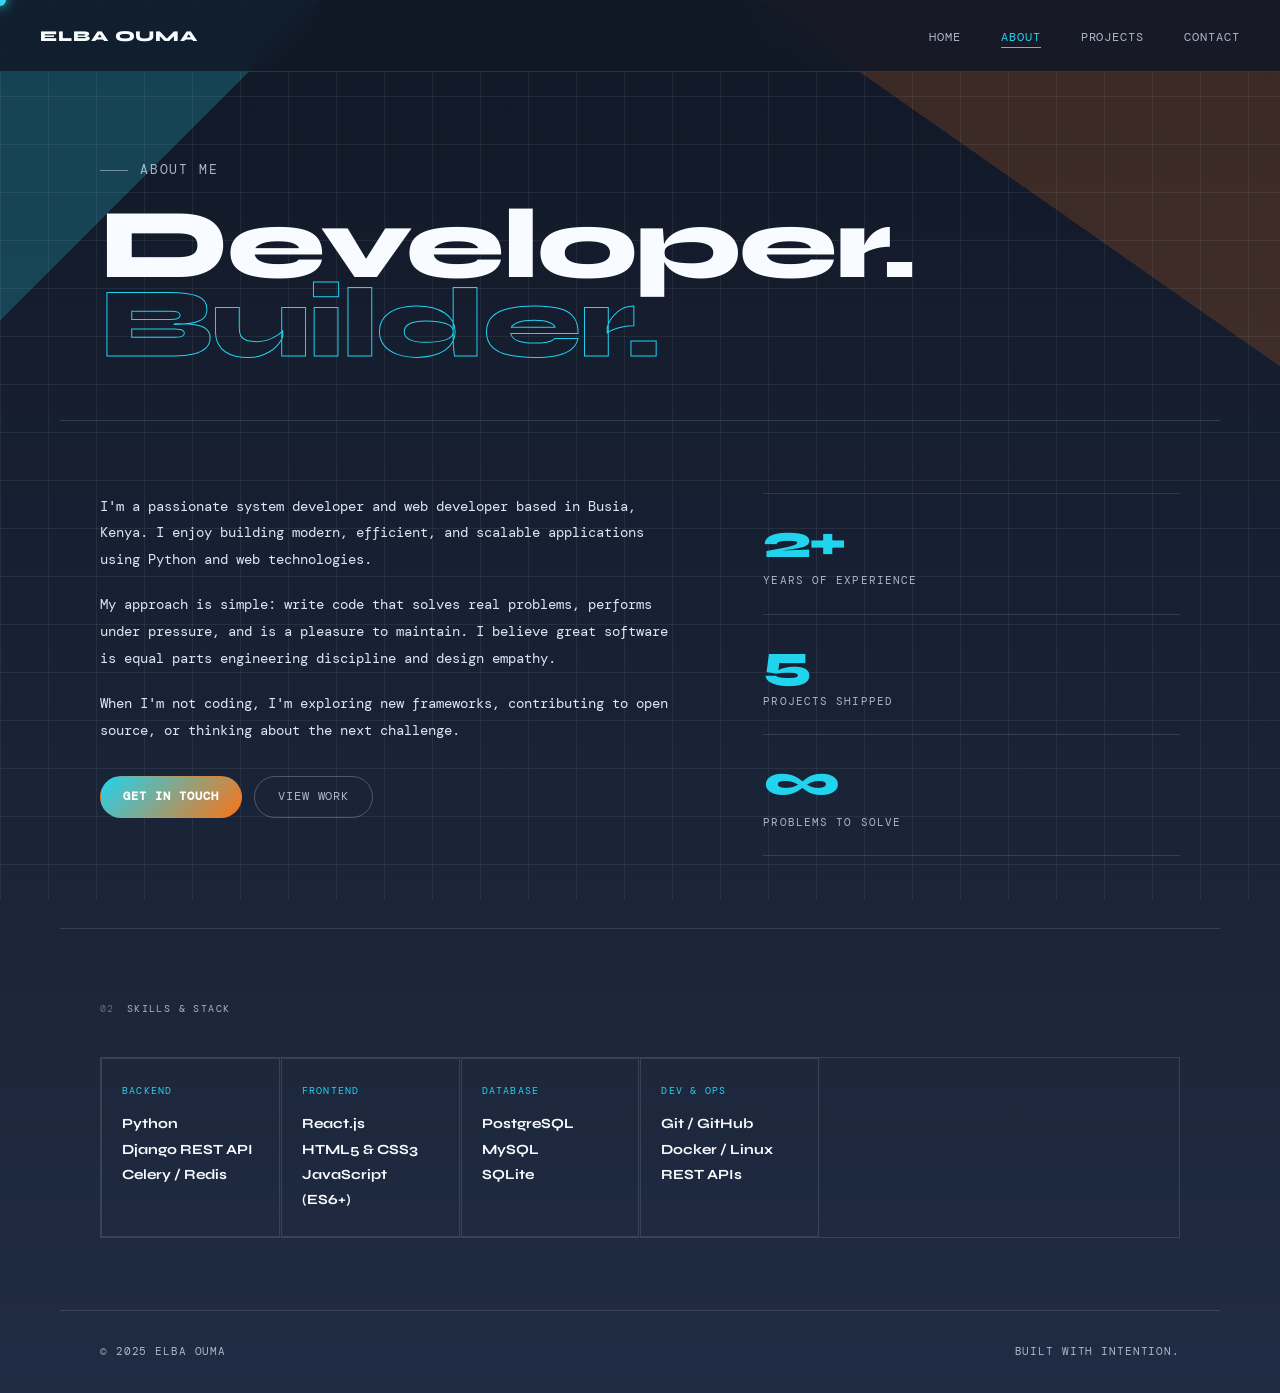
==== about.html @ 8f038153 "Refactor portfolio: reorganize backend to root, add Leave Management System, connect contact form AP" ====
<!DOCTYPE html>
<html lang="en">
<head>
  <meta charset="UTF-8">
  <meta name="viewport" content="width=device-width, initial-scale=1.0">
  <title>About — Elba Ouma</title>
  <link rel="preconnect" href="https://fonts.googleapis.com">
  <link href="https://fonts.googleapis.com/css2?family=Syne:wght@400;700;800&family=DM+Mono:ital,wght@0,300;0,400;1,300&display=swap" rel="stylesheet">
  <link rel="stylesheet" href="css/style.css">
  <link rel="stylesheet" href="css/animation.css">
</head>
<body>

  <div class="cursor" id="cursor"></div>
  <div class="bg-grid"></div>

  <nav class="navbar">
    <a href="index.html" class="logo">Elba Ouma</a>
    <ul>
      <li><a href="index.html">Home</a></li>
      <li><a href="about.html" class="active">About</a></li>
      <li><a href="projects.html">Projects</a></li>
      <li><a href="contact.html">Contact</a></li>
    </ul>
    <button class="hamburger" id="hamburger" aria-label="Menu">
      <span></span><span></span><span></span>
    </button>
  </nav>

  <section class="page-hero fade-up">
    <div class="eyebrow">About Me</div>
    <h1>Developer.<br><em>Builder.</em></h1>
  </section>

  <section class="section about-grid">
    <div class="about-bio fade-up">
      <p>I'm a passionate system developer and web developer based in Busia, Kenya. I enjoy building modern, efficient, and scalable applications using Python and web technologies.</p>
      <p>My approach is simple: write code that solves real problems, performs under pressure, and is a pleasure to maintain. I believe great software is equal parts engineering discipline and design empathy.</p>
      <p>When I'm not coding, I'm exploring new frameworks, contributing to open source, or thinking about the next challenge.</p>
      <div class="about-cta">
        <a href="contact.html" class="btn solid">Get in Touch</a>
        <a href="projects.html" class="btn outline">View Work</a>
      </div>
    </div>
    <div class="about-stats fade-up delay-1">
      <div class="stat-row">
        <div class="stat-num">2+</div>
        <div class="stat-label">Years of experience</div>
      </div>
      <div class="stat-row">
        <div class="stat-num">5</div>
        <div class="stat-label">Projects shipped</div>
      </div>
      <div class="stat-row">
        <div class="stat-num">∞</div>
        <div class="stat-label">Problems to solve</div>
      </div>
    </div>
  </section>

  <section class="section skills-section fade-up">
    <div class="section-label"><span>02</span> Skills &amp; Stack</div>
    <div class="skills-grid">
      <div class="skill-block">
        <div class="skill-cat">Backend</div>
        <div class="skill-items">Python<br>Django REST API<br>Celery / Redis</div>
      </div>
      <div class="skill-block">
        <div class="skill-cat">Frontend</div>
        <div class="skill-items">React.js<br>HTML5 &amp; CSS3<br>JavaScript (ES6+)</div>
      </div>
      <div class="skill-block">
        <div class="skill-cat">Database</div>
        <div class="skill-items">PostgreSQL<br>MySQL<br>SQLite</div>
      </div>
      <div class="skill-block">
        <div class="skill-cat">Dev &amp; Ops</div>
        <div class="skill-items">Git / GitHub<br>Docker / Linux<br>REST APIs</div>
      </div>
  
    </div>
  </section>

  <footer class="footer">
    <p>© 2025 Elba Ouma</p>
    <p>Built with intention.</p>
  </footer>

  <script src="js/main.js"></script>
</body>
</html>
---- css/style.css ----
/* ============================================
   ELBA OUMA PORTFOLIO — DESIGN SYSTEM
   Fonts: Syne (display) + DM Mono (code/labels)
   Theme: Dark editorial, cyan accent
============================================ */

@import url('https://fonts.googleapis.com/css2?family=Syne:wght@400;700;800&family=DM+Mono:ital,wght@0,300;0,400;1,300&display=swap');

/* ─── Reset ─────────────────────────────── */
*, *::before, *::after { margin: 0; padding: 0; box-sizing: border-box; }
html { scroll-behavior: smooth; font-size: 16px; }

/* ─── Tokens ─────────────────────────────── */
:root {
  --bg:        #111827;
  --bg-1:      #182235;
  --bg-2:      #202c43;
  --bg-3:      #293754;
  --border:    rgba(255,255,255,0.12);
  --border-2:  rgba(255,255,255,0.24);
  --border-4:  rgba(255,255,255,0.42);
  --text:      #f8fbff;
  --muted:     #aab7c8;
  --primary:   #dce6f4;
  --accent:    #22d3ee;
  --accent-2:  #f97316;
  --accent-3:  #a3e635;
  --accent-dim: rgba(34,211,238,0.14);
  --shadow:    rgba(0,0,0,0.34);
  --font-display: 'Syne', sans-serif;
  --font-mono:    'DM Mono', monospace;
  --nav-h:     72px;
  --max-w:     1160px;
  --radius:    4px;
}

body[data-theme="sunset"] {
  --bg:        #21130f;
  --bg-1:      #322018;
  --bg-2:      #46291e;
  --bg-3:      #623724;
  --border:    rgba(255,242,225,0.13);
  --border-2:  rgba(255,242,225,0.25);
  --border-4:  rgba(255,242,225,0.42);
  --text:      #fff7ed;
  --muted:     #dfc3aa;
  --primary:   #f6e0cb;
  --accent:    #fb923c;
  --accent-2:  #f43f5e;
  --accent-3:  #fde68a;
  --accent-dim: rgba(251,146,60,0.16);
}

body[data-theme="forest"] {
  --bg:        #10201b;
  --bg-1:      #172d25;
  --bg-2:      #1f3b31;
  --bg-3:      #2a4b3e;
  --border:    rgba(233,255,244,0.13);
  --border-2:  rgba(233,255,244,0.25);
  --border-4:  rgba(233,255,244,0.42);
  --text:      #f3fff8;
  --muted:     #abc9ba;
  --primary:   #d9f5e6;
  --accent:    #34d399;
  --accent-2:  #facc15;
  --accent-3:  #38bdf8;
  --accent-dim: rgba(52,211,153,0.15);
}

/* ─── Base ─────────────────────────────── */
body {
  font-family: var(--font-display);
  background-color: var(--bg);
  background:
    linear-gradient(135deg, color-mix(in srgb, var(--accent) 22%, transparent) 0 12%, transparent 12% 42%),
    linear-gradient(215deg, color-mix(in srgb, var(--accent-2) 18%, transparent) 0 16%, transparent 16% 54%),
    linear-gradient(180deg, var(--bg) 0%, var(--bg-2) 100%);
  color: var(--text);
  line-height: 1.6;
  min-height: 100vh;
  overflow-x: hidden;
  transition: background 0.35s ease, color 0.35s ease;
}

a { color: inherit; text-decoration: none; }
img { display: block; max-width: 100%; }

/* ─── Custom Cursor ─────────────────────── */
.cursor {
  position: fixed;
  width: 12px;
  height: 12px;
  background: var(--accent);
  border-radius: 50%;
  pointer-events: none;
  z-index: 9999;
  transform: translate(-50%, -50%);
  transition: width 0.2s, height 0.2s, opacity 0.2s;
  box-shadow: 0 0 12px var(--accent);
  mix-blend-mode: screen;
}
.cursor.expand { width: 28px; height: 28px; opacity: 0.5; }

/* ─── Background Grid ───────────────────── */
.bg-grid {
  position: fixed;
  inset: 0;
  background-image:
    linear-gradient(var(--border) 1px, transparent 1px),
    linear-gradient(90deg, var(--border) 1px, transparent 1px);
  background-size: 48px 48px;
  opacity: 0.55;
  z-index: 0;
  pointer-events: none;
}

/* ─── Navbar ────────────────────────────── */
.navbar {
  position: sticky;
  top: 0;
  z-index: 100;
  display: flex;
  align-items: center;
  justify-content: space-between;
  height: var(--nav-h);
  padding: 0 2.5rem;
  background: var(--bg);
  background: color-mix(in srgb, var(--bg) 84%, transparent);
  backdrop-filter: blur(12px);
  border-bottom: 1px solid var(--border);
}

.theme-switcher {
  display: flex;
  align-items: center;
  gap: 0.5rem;
}

.theme-swatch {
  width: 22px;
  height: 22px;
  border: 1px solid var(--border-2);
  border-radius: 50%;
  cursor: pointer;
  transition: transform 0.2s ease, border-color 0.2s ease, box-shadow 0.2s ease;
}

.theme-swatch:hover,
.theme-swatch.active {
  transform: translateY(-2px) scale(1.08);
  border-color: var(--text);
  box-shadow: 0 0 0 4px var(--accent-dim);
}

.theme-swatch.neon { background: linear-gradient(135deg, #22d3ee, #f97316); }
.theme-swatch.sunset { background: linear-gradient(135deg, #fb923c, #f43f5e); }
.theme-swatch.forest { background: linear-gradient(135deg, #34d399, #facc15); }

.logo {
  font-size: 15px;
  font-weight: 800;
  letter-spacing: 0.06em;
  text-transform: uppercase;
  color: var(--text);
  transition: color 0.2s;
}
.logo:hover { color: var(--accent); }

.navbar ul {
  display: flex;
  list-style: none;
  gap: 2.5rem;
}

.navbar ul li a {
  font-family: var(--font-mono);
  font-size: 12px;
  letter-spacing: 0.08em;
  text-transform: uppercase;
  color: var(--muted);
  transition: color 0.2s;
  position: relative;
  padding-bottom: 2px;
}
.navbar ul li a::after {
  content: '';
  position: absolute;
  bottom: -1px;
  left: 0;
  width: 0;
  height: 1px;
  background: var(--accent);
  transition: width 0.3s;
}
.navbar ul li a:hover,
.navbar ul li a.active {
  color: var(--accent);
}
.navbar ul li a.active::after,
.navbar ul li a:hover::after { width: 100%; }

/* ─── Hamburger (mobile) ────────────────── */
.hamburger {
  display: none;
  flex-direction: column;
  gap: 5px;
  background: none;
  border: none;
  cursor: pointer;
  padding: 4px;
}
.hamburger span {
  display: block;
  width: 22px;
  height: 1.5px;
  background: var(--text);
  transition: all 0.3s;
}
.hamburger.open span:nth-child(1) { transform: rotate(45deg) translate(5px, 5px); }
.hamburger.open span:nth-child(2) { opacity: 0; }
.hamburger.open span:nth-child(3) { transform: rotate(-45deg) translate(5px, -5px); }

/* ─── Hero ─────────────────────────────── */
.hero {
  position: relative;
  z-index: 1;
  display: grid;
  grid-template-columns: 1fr 1fr;
  gap: 2rem;
  align-items: end;
  max-width: var(--max-w);
  margin: 0 auto;
  padding: 6rem 2.5rem 4rem;
  border-bottom: 1px solid var(--border);
}

.hero::before {
  content: '';
  position: absolute;
  inset: 2.5rem;
  border: 1px solid var(--border);
  background: var(--accent-dim);
  background:
    linear-gradient(120deg, var(--accent-dim), transparent 34%),
    linear-gradient(300deg, color-mix(in srgb, var(--accent-2) 12%, transparent), transparent 36%);
  z-index: -1;
  transform: skewY(-1.5deg);
}

.eyebrow {
  font-family: var(--font-mono);
  font-size: 13px;
  letter-spacing: 0.14em;
  text-transform: uppercase;
  color: var(--muted);
  margin-bottom: 1.5rem;
  display: flex;
  align-items: center;
  gap: 0.75rem;
}
.eyebrow::before {
  content: '';
  display: inline-block;
  width: 28px;
  height: 1px;
  background: var(--border-4);
}

h1 {
  font-family: var(--font-display);
  font-size: 6.2rem;
  font-weight: 800;
  line-height: 0.80;
  letter-spacing: -0.02em;
}
h1 em {
  font-style: normal;
  color: transparent;
  -webkit-text-stroke: 1px var(--accent);
}

.hero-sub {
  font-family: var(--font-mono);
  font-size: 10px;
  color: var(--muted);
  margin-top: 2rem;
  line-height: 1.5;
  max-width: 35ch;
}

.hero-right {
  display: flex;
  flex-direction: column;
  align-items: flex-end;
  gap: 2rem;
  padding-bottom: 0.5rem;
}

.profile-photo {
  width: min(100%, 320px);
  aspect-ratio: 1 / 1;
  border: 6px solid var(--accent);
  border-color: color-mix(in srgb, var(--accent) 55%, var(--bg-1));
  border-radius: 50%;
  overflow: hidden;
  background: var(--bg-1);
  box-shadow: 0 24px 70px var(--shadow), 0 0 0 12px var(--accent-dim);
  transition: transform 0.25s ease, box-shadow 0.25s ease, border-color 0.25s ease;
}

.profile-photo:hover {
  transform: translateY(-8px) rotate(-2deg);
  border-color: var(--accent-2);
  box-shadow: 0 30px 80px var(--shadow), 0 0 0 16px var(--accent-dim);
}

.profile-photo img {
  width: 100%;
  height: 100%;
  object-fit: cover;
  object-position: center top;
}

.status {
  display: flex;
  align-items: center;
  gap: 0.5rem;
  font-family: var(--font-mono);
  font-size: 10px;
  color: var(--muted);
  background: var(--bg-1);
  border: 1px solid var(--border);
  padding: 0.6rem 0.85rem;
  border-radius: 999px;
}
.dot {
  width: 7px;
  height: 7px;
  border-radius: 50%;
  background: #0fba63;
  box-shadow: 0 0 6px rgba(15, 186, 99, 0.65);
  animation: pulse 2s infinite;
}
@keyframes pulse {
  0%, 100% { opacity: 1; }
  50% { opacity: 0.3; }
}

.typing-wrap {
  font-family: var(--font-mono);
  font-size: 12px;
  color: var(--text);
  min-height: 1.5em;
  background: var(--bg-1);
  border-left: 3px solid var(--accent);
  padding: 0.8rem 1rem;
  min-width: min(100%, 270px);
}
.type-cursor {
  display: inline-block;
  width: 2px;
  height: 1em;
  background: var(--accent);
  vertical-align: middle;
  margin-left: 2px;
  animation: blink 1s infinite;
}
@keyframes blink { 0%,100%{opacity:1;} 50%{opacity:0;} }

.hero-cta {
  display: flex;
  gap: 0.75rem;
  flex-wrap: wrap;
  justify-content: flex-end;
}

/* ─── Buttons ───────────────────────────── */
.btn {
  display: inline-block;
  font-family: var(--font-mono);
  font-size: 12px;
  letter-spacing: 0.08em;
  text-transform: uppercase;
  padding: 0.65rem 1.4rem;
  border-radius: 999px;
  cursor: pointer;
  transition: all 0.25s;
  border: 1px solid var(--border-2);
  background: transparent;
  color: var(--text);
}
.btn:hover { border-color: var(--accent); color: var(--accent); }
.btn.solid {
  background: linear-gradient(135deg, var(--accent), var(--accent-2));
  color: #ffffff;
  border-color: transparent;
  font-weight: 700;
}
.btn.solid:hover {
  color: #ffffff;
  transform: translateY(-2px);
}
.btn.outline { border-color: var(--border-2); color: var(--muted); }
.btn.outline:hover { border-color: var(--accent); color: var(--accent); }
.btn.small { padding: 0.45rem 1rem; font-size: 11px; }
.btn.full-width { width: 100%; text-align: center; }

/* ─── Marquee Strip ─────────────────────── */
.marquee-strip {
  position: relative;
  z-index: 1;
  overflow: hidden;
  border-bottom: 1px solid var(--border);
  padding: 1rem 0;
  background: var(--bg-1);
}
.marquee-track {
  display: flex;
  gap: 1.5rem;
  white-space: nowrap;
  animation: marquee 24s linear infinite;
  font-family: var(--font-mono);
  font-size: 12px;
  letter-spacing: 0.08em;
  text-transform: uppercase;
  color: var(--primary);
}
@keyframes marquee { from { transform: translateX(0); } to { transform: translateX(-50%); } }

/* ─── Sections ──────────────────────────── */
.section {
  position: relative;
  z-index: 1;
  max-width: var(--max-w);
  margin: 0 auto;
  padding: 4.5rem 2.5rem;
  border-bottom: 1px solid var(--border);
}

.section-label {
  font-family: var(--font-mono);
  font-size: 10px;
  color: var(--muted);
  letter-spacing: 0.14em;
  text-transform: uppercase;
  margin-bottom: 2.5rem;
  display: flex;
  align-items: center;
  gap: 0.75rem;
}
.section-label span { opacity: 0.5; }

.section-header {
  display: flex;
  justify-content: space-between;
  align-items: center;
  margin-bottom: 2.5rem;
}
.section-header .section-label { margin-bottom: 0; }
.see-all {
  font-family: var(--font-mono);
  font-size: 10px;
  color: var(--muted);
  transition: color 0.2s;
}
.see-all:hover { color: var(--accent); }

/* ─── Expertise ─────────────────────────── */
.expertise-grid {
  display: grid;
  grid-template-columns: repeat(3, minmax(0, 1fr));
  gap: 1px;
  border: 1px solid var(--border);
  background: var(--border);
}
.expertise-card {
  min-height: 240px;
  padding: 2rem;
  background:
    linear-gradient(160deg, var(--accent-dim), transparent 42%),
    var(--bg-1);
  border: 1px solid transparent;
  transition: transform 0.25s ease, border-color 0.25s ease, background 0.25s ease;
}
.expertise-card:hover {
  transform: translateY(-6px);
  border-color: var(--accent);
  background:
    linear-gradient(160deg, var(--accent-dim), transparent 55%),
    var(--bg-2);
}
.expertise-num {
  display: inline-flex;
  margin-bottom: 2.6rem;
  font-family: var(--font-mono);
  font-size: 11px;
  color: var(--accent);
}
.expertise-card h3 {
  font-size: 1.35rem;
  margin-bottom: 0.9rem;
}
.expertise-card p {
  font-family: var(--font-mono);
  font-size: 13px;
  line-height: 1.8;
  color: var(--primary);
}

/* ─── Project Cards ─────────────────────── */
.project-grid {
  display: grid;
  grid-template-columns: repeat(auto-fit, minmax(280px, 1fr));
  gap: 1px;
  border: 1px solid var(--border);
}
.project-grid.full {
  grid-template-columns: 1fr;
}

.project-card {
  display: flex;
  flex-direction: column;
  gap: 0.75rem;
  padding: 2rem;
  border: 1px solid var(--border);
  background: var(--bg-1);
  background: color-mix(in srgb, var(--bg-1) 74%, transparent);
  color: var(--text);
  transition: background 0.25s, border-color 0.25s, box-shadow 0.25s;
  cursor: pointer;
}
.project-card:hover {
  background: var(--bg-2);
  border-color: var(--accent);
  border-color: color-mix(in srgb, var(--accent) 55%, var(--border));
  box-shadow: inset 0 3px 0 var(--accent);
}
.project-card.large { flex-direction: row; gap: 2rem; align-items: flex-start; }
.project-card.large .project-num { font-size: 2rem; font-weight: 800; color: var(--border-2); min-width: 3rem; }

.project-num {
  font-family: var(--font-mono);
  font-size: 11px;
  color: var(--primary);
  letter-spacing: 0.06em;
}
.project-body { display: flex; flex-direction: column; gap: 0.75rem; flex: 1; }
.project-card h3 {
  font-size: 18px;
  font-weight: 700;
  letter-spacing: -0.02em;
}
.project-card p {
  font-family: var(--font-mono);
  font-size: 13px;
  color: var(--primary);
  line-height: 1.7;
}
.project-links { margin-top: 0.5rem; }

.tags {
  display: flex;
  flex-wrap: wrap;
  gap: 0.4rem;
  margin-top: 0.25rem;
}
.tags span {
  font-family: var(--font-mono);
  font-size: 10px;
  color: var(--primary);
  border: 1px solid var(--border);
  background: var(--accent-dim);
  padding: 3px 10px;
  border-radius: var(--radius);
  letter-spacing: 0.06em;
}

/* ─── CTA Band ──────────────────────────── */
.cta-band { background: linear-gradient(135deg, var(--bg-1), var(--bg-2)); }
.cta-band-inner {
  display: flex;
  justify-content: space-between;
  align-items: center;
  flex-wrap: wrap;
  gap: 1.5rem;
}
.cta-band h2 {
  font-size: clamp(1.6rem, 3.5vw, 2.8rem);
  font-weight: 800;
  letter-spacing: -0.03em;
}

/* ─── Page Hero ─────────────────────────── */
.page-hero {
  position: relative;
  z-index: 1;
  max-width: var(--max-w);
  margin: 0 auto;
  padding: 5.5rem 2.5rem 3.5rem;
  border-bottom: 1px solid var(--border);
}

/* ─── About ─────────────────────────────── */
.about-grid {
  display: grid;
  grid-template-columns: 1.4fr 1fr;
  gap: 5rem;
  align-items: start;
}
.about-bio p {
  font-family: var(--font-mono);
  font-size: 14px;
  color: var(--primary);
  line-height: 1.9;
  margin-bottom: 1.2rem;
}
.about-cta { display: flex; gap: 0.75rem; margin-top: 2rem; }

.about-stats { display: flex; flex-direction: column; gap: 0; }
.stat-row {
  padding: 1.5rem 0;
  border-bottom: 1px solid var(--border);
}
.stat-row:first-child { border-top: 1px solid var(--border); }
.stat-num {
  font-size: 3rem;
  font-weight: 800;
  letter-spacing: -0.05em;
  color: var(--accent);
  line-height: 1;
}
.stat-label {
  font-family: var(--font-mono);
  font-size: 11px;
  text-transform: uppercase;
  letter-spacing: 0.1em;
  color: var(--muted);
  margin-top: 0.4rem;
}

/* ─── Skills Grid ───────────────────────── */
.skills-grid {
  display: grid;
  grid-template-columns: repeat(auto-fill, minmax(160px, 1fr));
  gap: 1px;
  border: 1px solid var(--border);
}
.skill-block {
  padding: 1.5rem 1.25rem;
  border: 1px solid var(--border);
  transition: background 0.2s;
}
.skill-block:hover { background: var(--bg-1); }
.skill-cat {
  font-family: var(--font-mono);
  font-size: 10px;
  text-transform: uppercase;
  letter-spacing: 0.12em;
  color: var(--accent);
  margin-bottom: 0.75rem;
}
.skill-items {
  font-size: 14px;
  font-weight: 700;
  line-height: 1.8;
  color: var(--text);
}

/* ─── Contact ───────────────────────────── */
.contact-grid {
  display: grid;
  grid-template-columns: 1fr 1.2fr;
  gap: 5rem;
  align-items: start;
}
.contact-sub {
  font-family: var(--font-mono);
  font-size: 13px;
  color: var(--primary);
  line-height: 1.9;
  margin-bottom: 1.5rem;
  max-width: 36ch;
}
.contact-platforms {
  display: grid;
  grid-template-columns: repeat(2, minmax(0, 1fr));
  gap: 0.85rem;
  margin-bottom: 2rem;
}
.platform-card {
  display: grid;
  grid-template-columns: 42px 1fr;
  align-items: center;
  gap: 0.8rem;
  min-height: 84px;
  padding: 1rem;
  background: var(--bg-1);
  border: 1px solid var(--border);
  border-radius: 14px;
  color: var(--text);
  transition: transform 0.22s ease, border-color 0.22s ease, background 0.22s ease, box-shadow 0.22s ease;
}
.platform-card:hover {
  transform: translateY(-4px);
  border-color: var(--accent);
  background: var(--bg-2);
  box-shadow: 0 16px 36px var(--shadow);
}
.platform-icon {
  display: grid;
  place-items: center;
  width: 42px;
  height: 42px;
  border-radius: 50%;
  font-family: var(--font-display);
  font-size: 18px;
  font-weight: 800;
  color: #ffffff;
}
.platform-card.gmail .platform-icon { background: linear-gradient(135deg, #ea4335, #fbbc05); }
.platform-card.whatsapp .platform-icon { background: linear-gradient(135deg, #25d366, #128c7e); }
.platform-card.phone .platform-icon { background: linear-gradient(135deg, var(--accent), var(--accent-2)); }
.platform-meta {
  min-width: 0;
  display: flex;
  flex-direction: column;
  gap: 0.25rem;
}
.platform-name {
  font-size: 14px;
  font-weight: 800;
}
.platform-value {
  overflow-wrap: anywhere;
  font-family: var(--font-mono);
  font-size: 11px;
  color: var(--muted);
}
.contact-links { display: flex; flex-direction: column; }
.contact-link-row {
  display: flex;
  justify-content: space-between;
  align-items: center;
  gap: 1.5rem;
  padding: 1rem 0;
  border-bottom: 1px solid var(--border);
  font-size: 14px;
  font-weight: 700;
}
.contact-link-row:first-child { border-top: 1px solid var(--border); }
.contact-link-label {
  font-family: var(--font-mono);
  font-size: 10px;
  text-transform: uppercase;
  letter-spacing: 0.1em;
  color: var(--primary);
}
.contact-link-row a { color: var(--muted); font-family: var(--font-mono); font-size: 13px; text-align: right; transition: color 0.2s; }
.contact-link-row a:hover { color: var(--accent); }
.contact-link-row span:last-child { font-family: var(--font-mono); font-size: 13px; color: var(--muted); text-align: right; }

/* ─── Form ──────────────────────────────── */
.contact-form-wrap {
  background: var(--bg-1);
  border: 1px solid var(--border);
  border-radius: var(--radius);
  padding: 2.5rem;
}
.form-group { display: flex; flex-direction: column; gap: 0.4rem; margin-bottom: 1.5rem; }
.form-group label {
  font-family: var(--font-mono);
  font-size: 11px;
  text-transform: uppercase;
  letter-spacing: 0.1em;
  color: var(--muted);
}
.form-group input,
.form-group textarea {
  background: transparent;
  border: none;
  border-bottom: 1px solid var(--border-2);
  color: var(--text);
  font-family: var(--font-mono);
  font-size: 14px;
  padding: 0.6rem 0;
  outline: none;
  transition: border-color 0.2s;
  resize: none;
}
.form-group input:focus,
.form-group textarea:focus {
  border-bottom-color: var(--accent);
}
.form-group input::placeholder,
.form-group textarea::placeholder { color: var(--border-2); }

.form-success {
  display: none;
  font-family: var(--font-mono);
  font-size: 12px;
  color: var(--accent);
  margin-top: 1rem;
  text-align: center;
}
.form-success.show { display: block; }

/* ─── Footer ────────────────────────────── */
.footer {
  position: relative;
  z-index: 1;
  max-width: var(--max-w);
  margin: 0 auto;
  padding: 2rem 2.5rem;
  display: flex;
  justify-content: space-between;
  align-items: center;
}
.footer p {
  font-family: var(--font-mono);
  font-size: 11px;
  color: var(--muted);
  text-transform: uppercase;
  letter-spacing: 0.08em;
}

/* ─── Responsive ────────────────────────── */
@media (max-width: 768px) {
  .navbar ul { display: none; }
  .hamburger { display: flex; }
  .theme-switcher { margin-left: auto; margin-right: 1rem; }
  .navbar ul.open {
    display: flex;
    flex-direction: column;
    position: absolute;
    top: var(--nav-h);
    left: 0; right: 0;
    background: var(--bg);
    padding: 1.5rem 2.5rem;
    border-bottom: 1px solid var(--border);
    gap: 1.5rem;
  }

  .hero { grid-template-columns: 1fr; padding: 4rem 1.5rem 3rem; }
  .hero::before { inset: 1.25rem; }
  .hero h1 { font-size: 3.6rem; }
  .hero-right { align-items: flex-start; }
  .profile-photo { width: min(100%, 280px); }
  .hero-cta { justify-content: flex-start; }

  .about-grid,
  .contact-grid { grid-template-columns: 1fr; gap: 3rem; }
  .contact-platforms { grid-template-columns: 1fr; }
  .expertise-grid { grid-template-columns: 1fr; }

  .project-card.large { flex-direction: column; }

  .section { padding: 3rem 1.5rem; }
  .page-hero { padding: 3.5rem 1.5rem 2.5rem; }
  .footer { padding: 1.5rem; }
  .cta-band-inner { flex-direction: column; align-items: flex-start; }
}

/* Hide custom cursor on mobile and touch devices */
@media (max-width: 768px) or (pointer: coarse) {
  .cursor { display: none !important; }
}
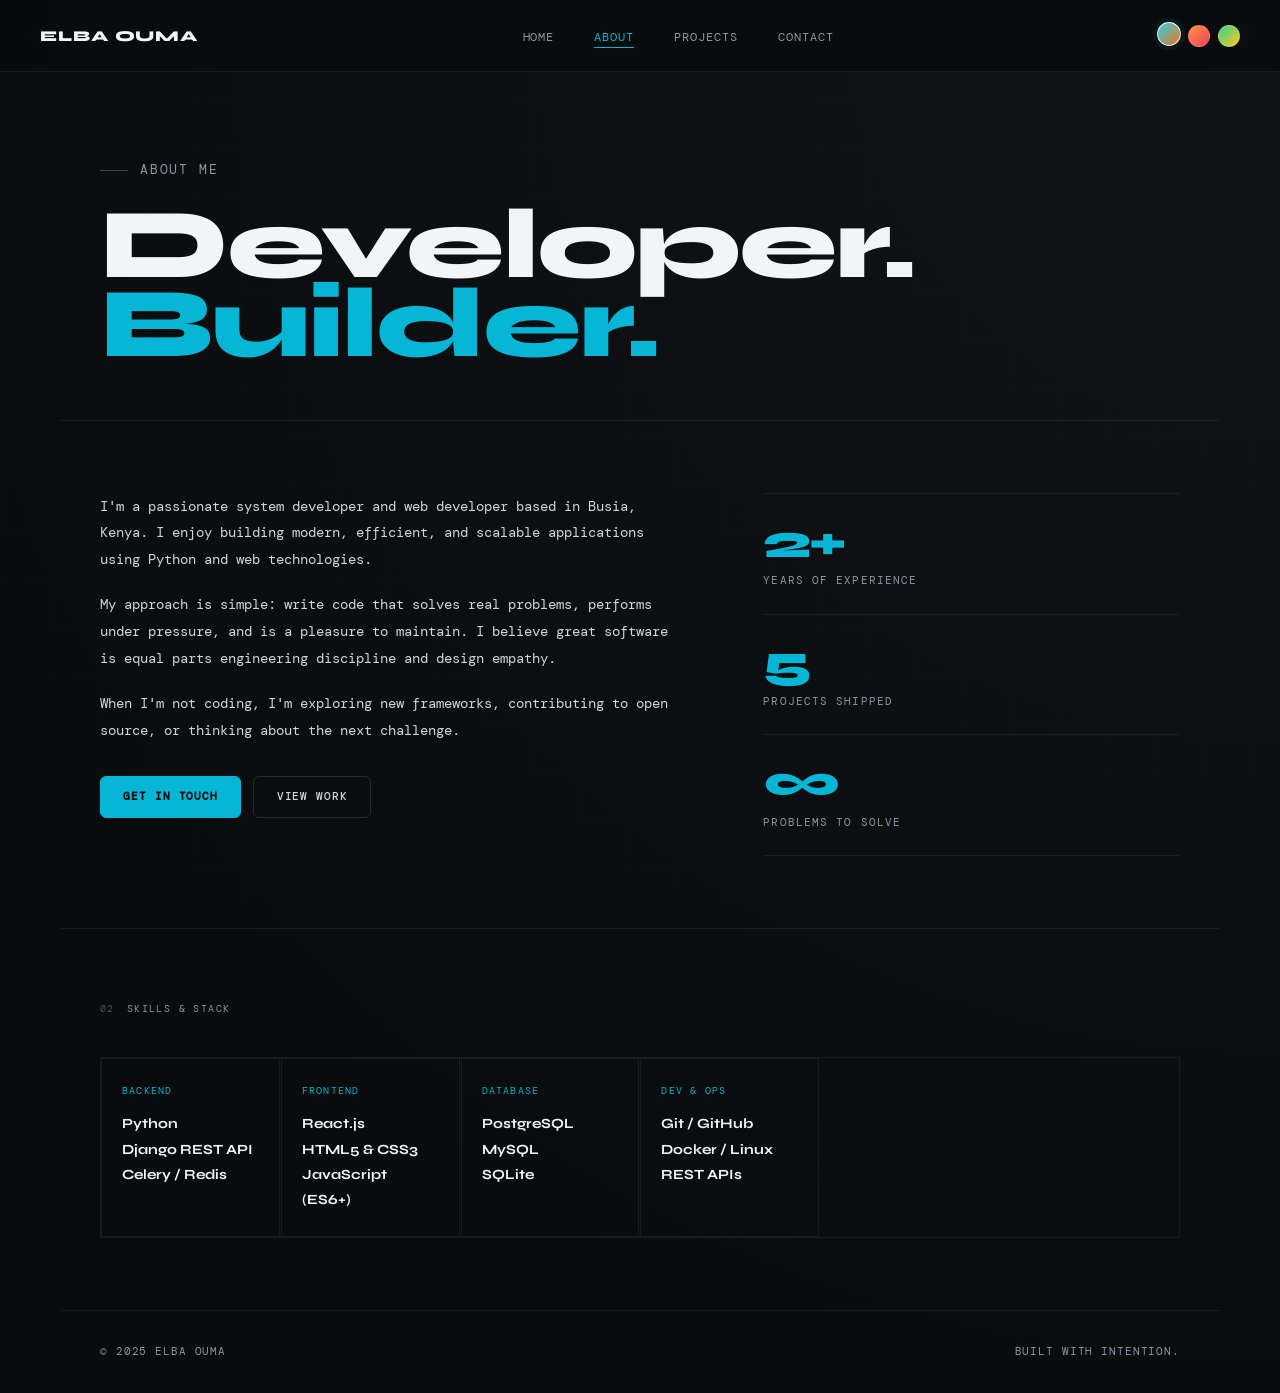
==== commit 3507d503: "Updated portfolio" ====
--- a/about.html
+++ b/about.html
@@ -22,6 +22,11 @@
       <li><a href="projects.html">Projects</a></li>
       <li><a href="contact.html">Contact</a></li>
     </ul>
+    <div class="theme-switcher" aria-label="Theme picker">
+      <button class="theme-swatch neon" type="button" data-theme="neon" aria-label="Neon theme"></button>
+      <button class="theme-swatch sunset" type="button" data-theme="sunset" aria-label="Sunset theme"></button>
+      <button class="theme-swatch forest" type="button" data-theme="forest" aria-label="Forest theme"></button>
+    </div>
     <button class="hamburger" id="hamburger" aria-label="Menu">
       <span></span><span></span><span></span>
     </button>
--- a/css/style.css
+++ b/css/style.css
@@ -12,70 +12,67 @@
 
 /* ─── Tokens ─────────────────────────────── */
 :root {
-  --bg:        #111827;
-  --bg-1:      #182235;
-  --bg-2:      #202c43;
-  --bg-3:      #293754;
-  --border:    rgba(255,255,255,0.12);
-  --border-2:  rgba(255,255,255,0.24);
-  --border-4:  rgba(255,255,255,0.42);
-  --text:      #f8fbff;
-  --muted:     #aab7c8;
-  --primary:   #dce6f4;
-  --accent:    #22d3ee;
+  --bg:        #0a0b0d;
+  --bg-1:      #111317;
+  --bg-2:      #181a21;
+  --bg-3:      #20232c;
+  --border:    rgba(255,255,255,0.06);
+  --border-2:  rgba(255,255,255,0.12);
+  --border-4:  rgba(255,255,255,0.22);
+  --text:      #f3f4f6;
+  --muted:     #8e95a5;
+  --primary:   #d1d5db;
+  --accent:    #06b6d4; /* Pure Cyan */
   --accent-2:  #f97316;
-  --accent-3:  #a3e635;
-  --accent-dim: rgba(34,211,238,0.14);
-  --shadow:    rgba(0,0,0,0.34);
+  --accent-3:  #84cc16;
+  --accent-dim: rgba(6,182,212,0.08);
+  --shadow:    rgba(0,0,0,0.5);
   --font-display: 'Syne', sans-serif;
   --font-mono:    'DM Mono', monospace;
   --nav-h:     72px;
   --max-w:     1160px;
-  --radius:    4px;
+  --radius:    6px;
 }
 
 body[data-theme="sunset"] {
-  --bg:        #21130f;
-  --bg-1:      #322018;
-  --bg-2:      #46291e;
-  --bg-3:      #623724;
-  --border:    rgba(255,242,225,0.13);
-  --border-2:  rgba(255,242,225,0.25);
-  --border-4:  rgba(255,242,225,0.42);
-  --text:      #fff7ed;
-  --muted:     #dfc3aa;
-  --primary:   #f6e0cb;
-  --accent:    #fb923c;
-  --accent-2:  #f43f5e;
-  --accent-3:  #fde68a;
-  --accent-dim: rgba(251,146,60,0.16);
+  --bg:        #0d0908;
+  --bg-1:      #16100e;
+  --bg-2:      #201714;
+  --bg-3:      #2a1f1a;
+  --border:    rgba(255,242,225,0.07);
+  --border-2:  rgba(255,242,225,0.14);
+  --border-4:  rgba(255,242,225,0.24);
+  --text:      #fffaf5;
+  --muted:     #b09b8b;
+  --primary:   #f0e5de;
+  --accent:    #f97316;
+  --accent-2:  #ef4444;
+  --accent-3:  #f59e0b;
+  --accent-dim: rgba(249,115,22,0.08);
 }
 
 body[data-theme="forest"] {
-  --bg:        #10201b;
-  --bg-1:      #172d25;
-  --bg-2:      #1f3b31;
-  --bg-3:      #2a4b3e;
-  --border:    rgba(233,255,244,0.13);
-  --border-2:  rgba(233,255,244,0.25);
-  --border-4:  rgba(233,255,244,0.42);
-  --text:      #f3fff8;
-  --muted:     #abc9ba;
-  --primary:   #d9f5e6;
-  --accent:    #34d399;
-  --accent-2:  #facc15;
-  --accent-3:  #38bdf8;
-  --accent-dim: rgba(52,211,153,0.15);
+  --bg:        #080c0a;
+  --bg-1:      #0f1713;
+  --bg-2:      #17221d;
+  --bg-3:      #1f2e28;
+  --border:    rgba(233,255,244,0.07);
+  --border-2:  rgba(233,255,244,0.14);
+  --border-4:  rgba(233,255,244,0.24);
+  --text:      #f6fff9;
+  --muted:     #95aea0;
+  --primary:   #ecfdf5;
+  --accent:    #10b981;
+  --accent-2:  #eab308;
+  --accent-3:  #0ea5e9;
+  --accent-dim: rgba(16,185,129,0.08);
 }
 
 /* ─── Base ─────────────────────────────── */
 body {
   font-family: var(--font-display);
   background-color: var(--bg);
-  background:
-    linear-gradient(135deg, color-mix(in srgb, var(--accent) 22%, transparent) 0 12%, transparent 12% 42%),
-    linear-gradient(215deg, color-mix(in srgb, var(--accent-2) 18%, transparent) 0 16%, transparent 16% 54%),
-    linear-gradient(180deg, var(--bg) 0%, var(--bg-2) 100%);
+  background: radial-gradient(circle at top right, var(--bg-1), var(--bg) 80%);
   color: var(--text);
   line-height: 1.6;
   min-height: 100vh;
@@ -88,19 +85,8 @@
 
 /* ─── Custom Cursor ─────────────────────── */
 .cursor {
-  position: fixed;
-  width: 12px;
-  height: 12px;
-  background: var(--accent);
-  border-radius: 50%;
-  pointer-events: none;
-  z-index: 9999;
-  transform: translate(-50%, -50%);
-  transition: width 0.2s, height 0.2s, opacity 0.2s;
-  box-shadow: 0 0 12px var(--accent);
-  mix-blend-mode: screen;
-}
-.cursor.expand { width: 28px; height: 28px; opacity: 0.5; }
+  display: none !important;
+}
 
 /* ─── Background Grid ───────────────────── */
 .bg-grid {
@@ -110,7 +96,7 @@
     linear-gradient(var(--border) 1px, transparent 1px),
     linear-gradient(90deg, var(--border) 1px, transparent 1px);
   background-size: 48px 48px;
-  opacity: 0.55;
+  opacity: 0.15;
   z-index: 0;
   pointer-events: none;
 }
@@ -240,12 +226,10 @@
   position: absolute;
   inset: 2.5rem;
   border: 1px solid var(--border);
-  background: var(--accent-dim);
-  background:
-    linear-gradient(120deg, var(--accent-dim), transparent 34%),
-    linear-gradient(300deg, color-mix(in srgb, var(--accent-2) 12%, transparent), transparent 36%);
+  background: var(--bg-1);
+  background: radial-gradient(circle at 10% 10%, var(--bg-2), var(--bg-1) 70%);
   z-index: -1;
-  transform: skewY(-1.5deg);
+  border-radius: var(--radius);
 }
 
 .eyebrow {
@@ -276,8 +260,7 @@
 }
 h1 em {
   font-style: normal;
-  color: transparent;
-  -webkit-text-stroke: 1px var(--accent);
+  color: var(--accent);
 }
 
 .hero-sub {
@@ -300,19 +283,17 @@
 .profile-photo {
   width: min(100%, 320px);
   aspect-ratio: 1 / 1;
-  border: 6px solid var(--accent);
-  border-color: color-mix(in srgb, var(--accent) 55%, var(--bg-1));
+  border: 1px solid var(--border);
   border-radius: 50%;
   overflow: hidden;
   background: var(--bg-1);
-  box-shadow: 0 24px 70px var(--shadow), 0 0 0 12px var(--accent-dim);
-  transition: transform 0.25s ease, box-shadow 0.25s ease, border-color 0.25s ease;
+  box-shadow: 0 12px 40px var(--shadow);
+  transition: transform 0.3s cubic-bezier(0.25, 1, 0.5, 1), box-shadow 0.3s ease;
 }
 
 .profile-photo:hover {
-  transform: translateY(-8px) rotate(-2deg);
-  border-color: var(--accent-2);
-  box-shadow: 0 30px 80px var(--shadow), 0 0 0 16px var(--accent-dim);
+  transform: translateY(-4px);
+  box-shadow: 0 20px 50px var(--shadow);
 }
 
 .profile-photo img {
@@ -379,32 +360,55 @@
 .btn {
   display: inline-block;
   font-family: var(--font-mono);
-  font-size: 12px;
+  font-size: 11px;
   letter-spacing: 0.08em;
   text-transform: uppercase;
-  padding: 0.65rem 1.4rem;
-  border-radius: 999px;
+  padding: 0.7rem 1.4rem;
+  border-radius: var(--radius);
   cursor: pointer;
-  transition: all 0.25s;
+  transition: all 0.2s cubic-bezier(0.25, 1, 0.5, 1);
   border: 1px solid var(--border-2);
   background: transparent;
   color: var(--text);
-}
-.btn:hover { border-color: var(--accent); color: var(--accent); }
+  font-weight: 500;
+}
+.btn:hover {
+  border-color: var(--accent);
+  color: var(--accent);
+  background: var(--accent-dim);
+}
 .btn.solid {
-  background: linear-gradient(135deg, var(--accent), var(--accent-2));
-  color: #ffffff;
-  border-color: transparent;
+  background: var(--accent);
+  color: var(--bg);
+  border-color: var(--accent);
   font-weight: 700;
 }
 .btn.solid:hover {
-  color: #ffffff;
-  transform: translateY(-2px);
-}
-.btn.outline { border-color: var(--border-2); color: var(--muted); }
-.btn.outline:hover { border-color: var(--accent); color: var(--accent); }
-.btn.small { padding: 0.45rem 1rem; font-size: 11px; }
-.btn.full-width { width: 100%; text-align: center; }
+  background: var(--text);
+  color: var(--bg);
+  border-color: var(--text);
+  transform: translateY(-1.5px);
+  box-shadow: 0 4px 12px var(--shadow);
+}
+.btn.outline {
+  border-color: var(--border-2);
+  color: var(--primary);
+}
+.btn.outline:hover {
+  background: var(--text);
+  color: var(--bg);
+  border-color: var(--text);
+  transform: translateY(-1.5px);
+  box-shadow: 0 4px 12px var(--shadow);
+}
+.btn.small {
+  padding: 0.45rem 1rem;
+  font-size: 10px;
+}
+.btn.full-width {
+  width: 100%;
+  text-align: center;
+}
 
 /* ─── Marquee Strip ─────────────────────── */
 .marquee-strip {
@@ -824,6 +828,44 @@
   text-transform: uppercase;
   letter-spacing: 0.08em;
 }
+
+/* ─── Instant Contact Card Styles ───────── */
+.instant-contact-card {
+  display: flex;
+  flex-direction: column;
+  gap: 1.5rem;
+}
+.instant-title {
+  font-size: 1.8rem;
+  font-weight: 800;
+  letter-spacing: -0.03em;
+}
+.instant-desc {
+  font-family: var(--font-mono);
+  font-size: 13px;
+  color: var(--primary);
+  line-height: 1.8;
+}
+.instant-actions {
+  display: flex;
+  flex-direction: column;
+  gap: 1rem;
+}
+.whatsapp-btn {
+  background: linear-gradient(135deg, #25d366, #128c7e) !important;
+  font-weight: 700;
+  text-align: center;
+}
+.whatsapp-btn:hover {
+  box-shadow: 0 0 16px rgba(37, 211, 102, 0.4);
+}
+.call-btn {
+  text-align: center;
+}
+.platform-card.github .platform-icon {
+  background: linear-gradient(135deg, #24292e, #2f363d);
+}
+
 
 /* ─── Responsive ────────────────────────── */
 @media (max-width: 768px) {
@@ -856,6 +898,7 @@
 
   .project-card.large { flex-direction: column; }
 
+
   .section { padding: 3rem 1.5rem; }
   .page-hero { padding: 3.5rem 1.5rem 2.5rem; }
   .footer { padding: 1.5rem; }
